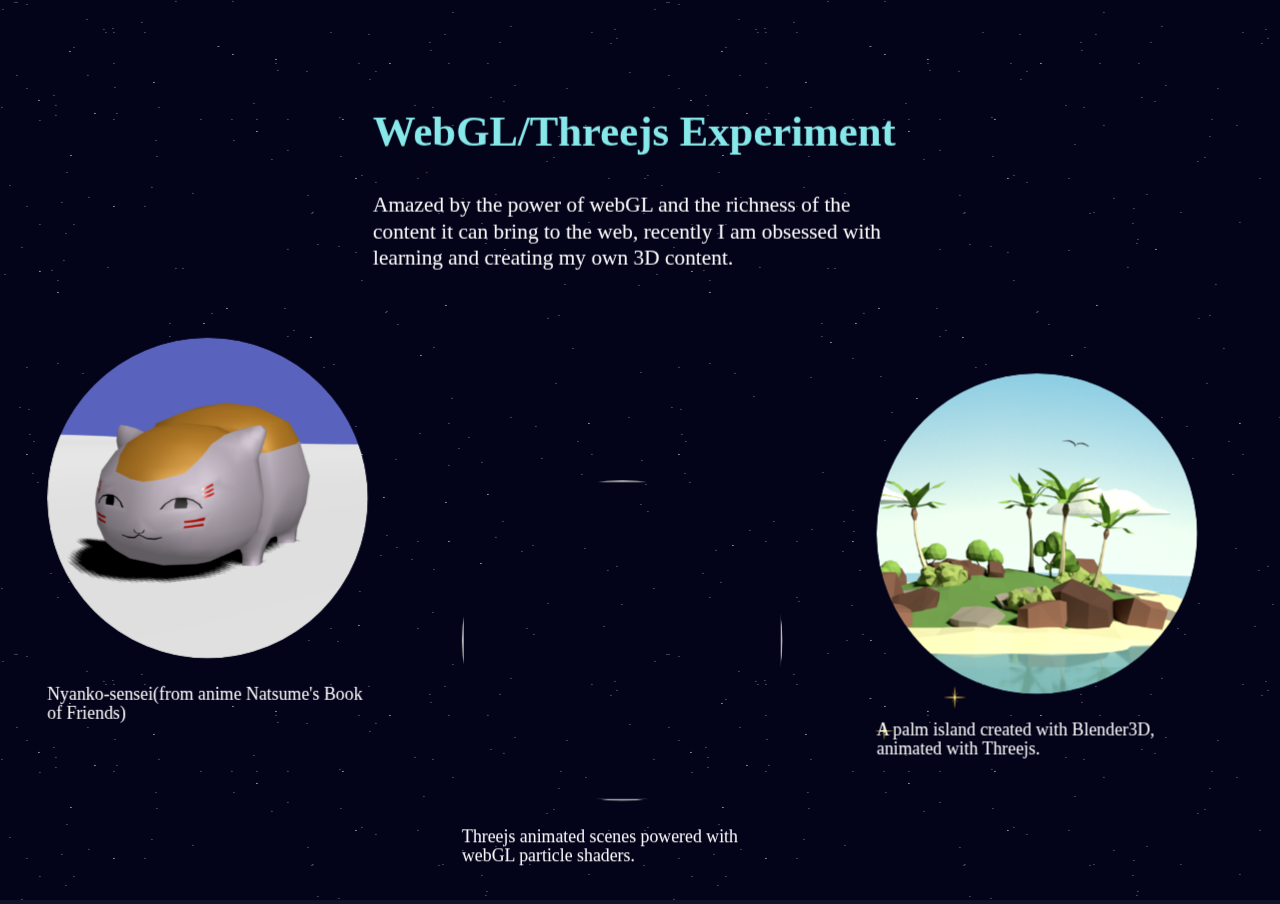
==== index.html @ 6bede49e "added twinkle stars" ====
<!DOCTYPE html>
<html lang="en">
  <head>
    <title>Exp - WebGL/Threejs</title>
    <meta charset="utf-8">
    <meta name="viewport" content="width=device-width, user-scalable=no, minimum-scale=1.0, maximum-scale=1.0">
    <style>

      body {
        /*color: #101429;*/
        margin: 0px;
        overflow: hidden;
        background-color: #101429;
      }
      #container {
        width: 300px;
        color: white;
      }

      img {
        width: 100%;
        height: auto;
      }
      p {
        font-size: 0.75em;
      }
      h2 {
        /*color: rgb(143,28,67);*/
        color: #87E8E9
      }

      #layerbg {
        width: 3000px;
        height: 1800px;
        /*background-color: #101429;*/
        background-color: #03031a;
        background-image:url([data-uri]);

        /*background-image: url('Assets/background.jpg');*/
      }

      .three-div{
        background-color: none;
        width: 300px;
        font-family: Georigia, Helvetica, Sans-serif;
        font-size: 0.2em;
        line-height: 1.5em;
        padding: 1em;
      }
      .thumbnail {
        width: 300px;
        color: white;
      }
      .thumbnail p {
        width: 180px;
        font-size: 10px;
      }
      .thumbnail img {
        width: 180px;
        height: 180px;
        border-radius: 50%;  
        transition: all .2s ease-in-out;
        overflow: hidden;
      }
      .thumbnail img:hover {
        transform: scale(1.05);
      }
    </style>
  </head>

  <body>
    <div id="container">
      <h2>WebGL/Threejs Experiment</h2>
      <p>Amazed by the power of webGL and the richness of the content it can bring to the web, recently I am obsessed with learning and creating my own 3D content.</p>
    </div>
    <div id="layerbg">

    </div>
    <div class="thumbnail" id='p3'>
      <a href='particle.html'><img src="Assets/thumbnails/particle.png"></img></a>
      <p>Threejs animated scenes powered with webGL particle shaders.</p>
    </div>
    <div class="thumbnail" id='p1'>
      <a href='cat.html'><img src="Assets/thumbnails/p1.png"></img></a>
      <p>Nyanko-sensei(from anime Natsume's Book of Friends)</p>
    </div>
    <div class="thumbnail" id='p2'>
      <a href='https://chenye0.github.io/threejsPlay'><img src="Assets/thumbnails/p2.png"></img></a>
      <p>A palm island created with Blender3D, animated with Threejs.</p>
    </div>
    <script src="js/three.min.js"></script>
    <script type="text/javascript" src="js/css3dcontrol.js"></script>
    <script src="js/Detector.js"></script>
    <script src="js/TweenMax.min.js"></script>
    <script src="js/CSS3DRender.js"></script>
    <script>
    var camera;
    var controls;
    var scene;
    var torus;
    var light;
    var renderer;
    var scene2;
    var renderer2;
    var div;
    var WIDTH = window.innerWidth;

    init();
// TweenLite.ticker.addEventListener("tick", render);
    animate();

  function init() {
    //camera
    camera = new THREE.PerspectiveCamera(45, window.innerWidth / window.innerHeight, 1, 10000);
    camera.position.set(0, 0, 600);
    // camera.animAngle = 0;

    // controls
    controls = new THREE.OrbitControls(camera);
    controls.rotateSpeed = 0.1;
    controls.enableZoom = false;
    // controls.autoRotate = true;

    controls.target.set(0, 0, 0);
    // controls.panSpeed = 0.8;

    //Scene
    scene = new THREE.Scene();

    //TorusGeometry
    torus = new THREE.Mesh(new THREE.TorusGeometry(120, 60, 40, 40),
                 new THREE.MeshNormalMaterial());
    torus.position.set(0, 0, 100);
    scene.add(torus);

    //HemisphereLight
    light = new THREE.HemisphereLight(0xffbf67, 0x15c6ff);
    scene.add(light);

    //WebGL Renderer
    renderer = new THREE.WebGLRenderer({ antialias: true });
    renderer.setClearColor(0xffffff, 1)
    renderer.setSize(window.innerWidth, window.innerHeight);
    renderer.domElement.style.zIndex = 5;
    document.body.appendChild(renderer.domElement);

    //CSS3D Scene
    scene2 = new THREE.Scene();

    //HTML
    var stars= [];
    for (var j =0; j<15; j++) {
      var e = document.createElement('div');
      e.innerHTML='<img src="Assets/star1.png"></img>'
      var s = new THREE.CSS3DObject(e);
      s.position.set(0, getRandom(-100,200) , -300);
      scene2.add(s);
      stars.push(s);
    }
  
    // star_e.innerHTML='<img src="Assets/star1.png"></img>'
    element = document.createElement('div');
    element.innerHTML = 'WebGL/Threejs Experiment<span>Amazed by the power of webGL and the richness of the content it can bring to the web, recently I am obsessed with learning and creating my own 3D content.</span>';
    element.className = 'three-div';
    var title = document.getElementById('container');
    var bg = document.getElementById('layerbg');
    //Projects
    p1 = document.getElementById('p1');
    p2 = document.getElementById('p2');
    p3 = document.getElementById('p3');

    //CSS Object
    div = new THREE.CSS3DObject(element);
    p1 = new THREE.CSS3DObject(p1);
    p2 = new THREE.CSS3DObject(p2);
    p3 = new THREE.CSS3DObject(p3);
    title = new THREE.CSS3DObject(title);
    bg = new THREE.CSS3DObject(bg);
    title.position.set(0, 150 , -10);
    bg.position.set(0,-100,-400);

    // star.position.set(0, 200 , -300)

    var pos = WIDTH /7;
    p1.position.set(-pos,-50,-10);
    p2.position.set(pos + 100,-70,-10);
    p3.position.set(50, -130, -10);

    if (WIDTH < 600) {
      p1.position.set(-pos +40,-50,-10);
      p2.position.set(pos +80,-70,-10);
      p3.position.set(50, -300, -10);
      camera.position.set(0, -100, 800);
      controls.target.set(0, -100, 0);
    }

    scene2.add(p1);
    scene2.add(p2);
    scene2.add(p3);
    scene2.add(title);
    scene2.add(bg);

    //CSS3D Renderer
    renderer2 = new THREE.CSS3DRenderer();
    renderer2.setSize(window.innerWidth, window.innerHeight);
    renderer2.domElement.style.position = 'absolute';
    renderer2.domElement.style.backgroundColor = '#101429';
    renderer2.domElement.style.top = 0;
    document.body.appendChild(renderer2.domElement);


    ( function grow(){
        stars.forEach (star => {
          // TweenMax.from(star.scale, getRandom(0,2), { repeat: 1, x:1, y: 1, ease:Power2.easeInOut});
          star.position.y = getRandom(-400, 400);
          star.position.x = getRandom(-400, 400);
          TweenMax.from(star.scale, getRandom(1,8), { x:0, y: 0, ease:Power2.easeInOut});
        })
        TweenMax.to( window, 5, {
           onComplete: grow 
        } );
    } )();
  }

  // star.position.set(0,400,200);
  // TweenMax.to(star.position, 1, { repeat:-1, repeatDelay:0.5, ease:Linear.easeNone});

  // setTimeout(function(){ tween; }, 1000);

  function animate() {

    requestAnimationFrame(animate);
    renderer2.render(scene2, camera);
    renderer.render(scene, camera);
    // controls.update();
  }

  function getRandom(min, max) {
      return Math.random() * (max - min) + min;
  }
      
  </script>
 
</body>
</html>
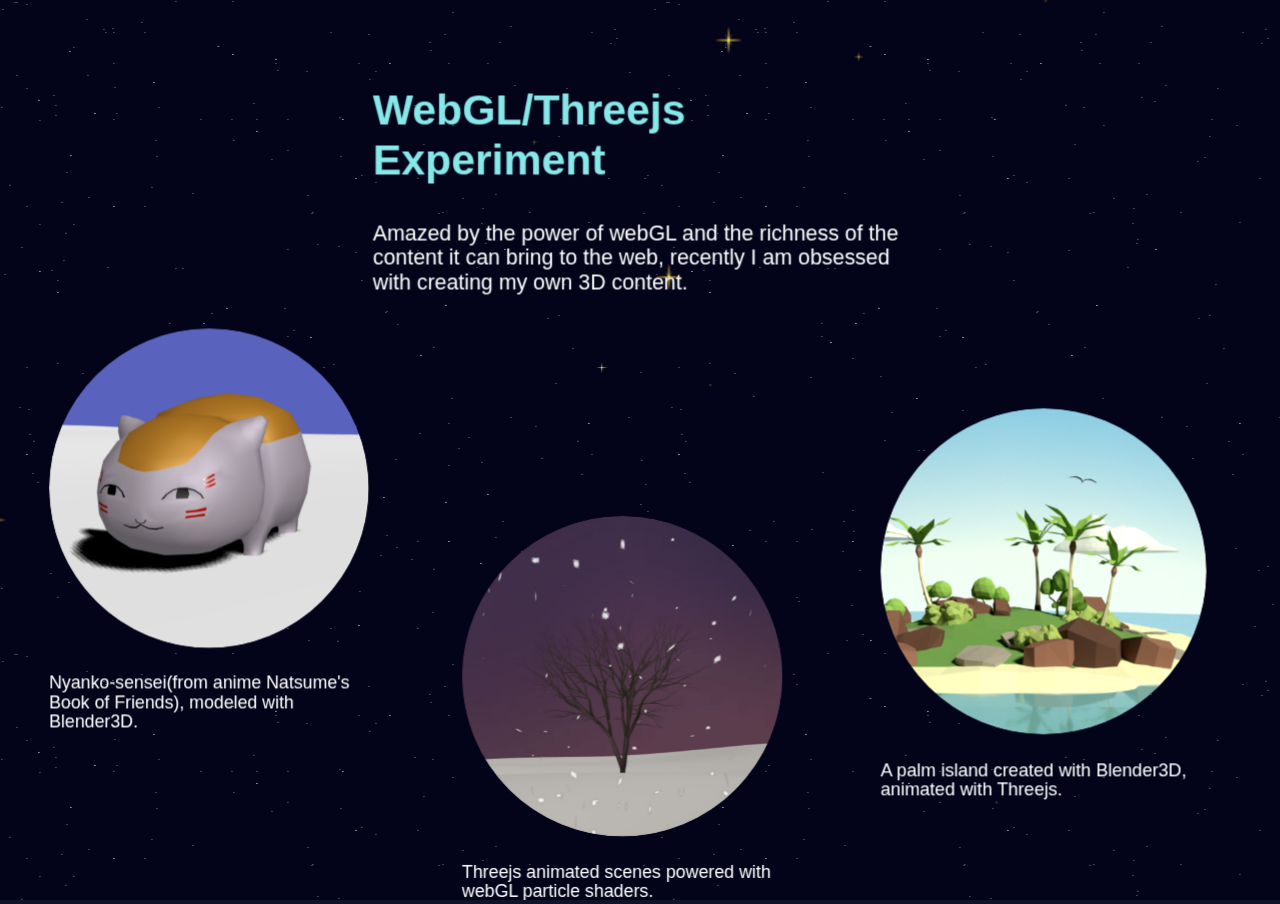
==== commit d0589b4a: "improve particle; mobile interaction" ====
--- a/index.html
+++ b/index.html
@@ -11,6 +11,7 @@
         margin: 0px;
         overflow: hidden;
         background-color: #101429;
+        font-family: Arial, Helvetica, sans-serif;
       }
       #container {
         width: 300px;
@@ -26,6 +27,7 @@
       }
       h2 {
         /*color: rgb(143,28,67);*/
+        font-family: Georgia, Helvetica, Sans-serif;
         color: #87E8E9
       }
 
@@ -42,7 +44,7 @@
       .three-div{
         background-color: none;
         width: 300px;
-        font-family: Georigia, Helvetica, Sans-serif;
+        /*font-family: Georigia, Helvetica, Sans-serif;*/
         font-size: 0.2em;
         line-height: 1.5em;
         padding: 1em;
@@ -50,6 +52,11 @@
       .thumbnail {
         width: 300px;
         color: white;
+        position: absolute;
+      }
+      a {
+        width: 100%;
+        height: 100%;
       }
       .thumbnail p {
         width: 180px;
@@ -65,35 +72,54 @@
       .thumbnail img:hover {
         transform: scale(1.05);
       }
+      #hideAll {
+        font-family: 'Roboto Mono', monospace, serif;
+        display: flex;
+        color: white;
+        font-size: 36px;
+        justify-content: center;
+        align-items: center;
+        position: fixed;
+        left: 0px; 
+        right: 0px; 
+        top: 0px; 
+        bottom: 0px; 
+        background-color: #333;
+        background-image: url('Assets/background.jpg');
+        z-index: 99; /* Higher than anything else in the document */
+       }
     </style>
   </head>
-
   <body>
+    <div style="display: none" id="hideAll"><p>Loading Assets...</p></div>
     <div id="container">
       <h2>WebGL/Threejs Experiment</h2>
-      <p>Amazed by the power of webGL and the richness of the content it can bring to the web, recently I am obsessed with learning and creating my own 3D content.</p>
-    </div>
-    <div id="layerbg">
-
-    </div>
+      <p>Amazed by the power of webGL and the richness of the content it can bring to the web, recently I am obsessed with creating my own 3D content.</p>
+    </div>
+    <div id="layerbg"></div>
     <div class="thumbnail" id='p3'>
       <a href='particle.html'><img src="Assets/thumbnails/particle.png"></img></a>
       <p>Threejs animated scenes powered with webGL particle shaders.</p>
     </div>
     <div class="thumbnail" id='p1'>
       <a href='cat.html'><img src="Assets/thumbnails/p1.png"></img></a>
-      <p>Nyanko-sensei(from anime Natsume's Book of Friends)</p>
+      <p>Nyanko-sensei(from anime Natsume's Book of Friends), modeled with Blender3D.</p>
     </div>
     <div class="thumbnail" id='p2'>
       <a href='https://chenye0.github.io/threejsPlay'><img src="Assets/thumbnails/p2.png"></img></a>
       <p>A palm island created with Blender3D, animated with Threejs.</p>
     </div>
+    <script type="text/javascript">
+       document.getElementById("hideAll").style.display = "flex";
+    </script> 
     <script src="js/three.min.js"></script>
     <script type="text/javascript" src="js/css3dcontrol.js"></script>
     <script src="js/Detector.js"></script>
     <script src="js/TweenMax.min.js"></script>
     <script src="js/CSS3DRender.js"></script>
     <script>
+    if ( ! Detector.webgl ) Detector.addGetWebGLMessage();
+
     var camera;
     var controls;
     var scene;
@@ -103,142 +129,135 @@
     var scene2;
     var renderer2;
     var div;
-    var WIDTH = window.innerWidth;
+    var WIDTH = window.innerWidth, Height = window.innerHeight;
+
 
     init();
-// TweenLite.ticker.addEventListener("tick", render);
     animate();
 
-  function init() {
-    //camera
-    camera = new THREE.PerspectiveCamera(45, window.innerWidth / window.innerHeight, 1, 10000);
-    camera.position.set(0, 0, 600);
-    // camera.animAngle = 0;
-
-    // controls
-    controls = new THREE.OrbitControls(camera);
-    controls.rotateSpeed = 0.1;
-    controls.enableZoom = false;
-    // controls.autoRotate = true;
-
-    controls.target.set(0, 0, 0);
-    // controls.panSpeed = 0.8;
-
-    //Scene
-    scene = new THREE.Scene();
-
-    //TorusGeometry
-    torus = new THREE.Mesh(new THREE.TorusGeometry(120, 60, 40, 40),
-                 new THREE.MeshNormalMaterial());
-    torus.position.set(0, 0, 100);
-    scene.add(torus);
-
-    //HemisphereLight
-    light = new THREE.HemisphereLight(0xffbf67, 0x15c6ff);
-    scene.add(light);
-
-    //WebGL Renderer
-    renderer = new THREE.WebGLRenderer({ antialias: true });
-    renderer.setClearColor(0xffffff, 1)
-    renderer.setSize(window.innerWidth, window.innerHeight);
-    renderer.domElement.style.zIndex = 5;
-    document.body.appendChild(renderer.domElement);
-
-    //CSS3D Scene
-    scene2 = new THREE.Scene();
-
-    //HTML
-    var stars= [];
-    for (var j =0; j<15; j++) {
-      var e = document.createElement('div');
-      e.innerHTML='<img src="Assets/star1.png"></img>'
-      var s = new THREE.CSS3DObject(e);
-      s.position.set(0, getRandom(-100,200) , -300);
-      scene2.add(s);
-      stars.push(s);
+    function init() {
+      //camera
+      camera = new THREE.PerspectiveCamera(45, window.innerWidth / window.innerHeight, 1, 10000);
+      camera.position.set(0, 0, 600);
+      // camera.animAngle = 0;
+
+      // controls
+      controls = new THREE.OrbitControls(camera);
+      controls.rotateSpeed = 0.1;
+      controls.enableZoom = false;
+      controls.minPolarAngle = Math.PI/4; // radians
+      controls.maxPolarAngle = Math.PI/1.5; // radians
+      controls.minAzimuthAngle = - Math.PI/9;; // radians
+      controls.maxAzimuthAngle = Math.PI/9;; // radians
+      // controls.autoRotate = true;
+
+      controls.target.set(0, 0, 0);
+      // controls.panSpeed = 0.8;
+
+      //Scene
+      scene = new THREE.Scene();
+
+      //HemisphereLight
+      light = new THREE.HemisphereLight(0xffbf67, 0x15c6ff);
+      scene.add(light);
+
+      //WebGL Renderer
+      renderer = new THREE.WebGLRenderer({ antialias: true });
+      renderer.setClearColor(0xffffff, 1)
+      renderer.setSize(window.innerWidth, window.innerHeight);
+      renderer.domElement.style.zIndex = 5;
+      document.body.appendChild(renderer.domElement);
+
+      //CSS3D Scene
+      scene2 = new THREE.Scene();
+
+      //HTML
+      var stars= [];
+      for (var j =0; j<15; j++) {
+        var e = document.createElement('div');
+        e.innerHTML='<img src="Assets/star1.png"></img>'
+        var s = new THREE.CSS3DObject(e);
+        s.position.set(getRandom(-WIDTH/2,WIDTH/2) , getRandom(-100,200) , -300);
+        scene2.add(s);
+        stars.push(s);
+      }
+    
+
+      var title = document.getElementById('container');
+      var bg = document.getElementById('layerbg');
+      p1 = document.getElementById('p1');
+      p2 = document.getElementById('p2');
+      p3 = document.getElementById('p3');
+
+      //CSS Object
+      p1 = new THREE.CSS3DObject(p1);
+      p2 = new THREE.CSS3DObject(p2);
+      p3 = new THREE.CSS3DObject(p3);
+      title = new THREE.CSS3DObject(title);
+      bg = new THREE.CSS3DObject(bg);
+
+      var pos = WIDTH /7;
+      title.position.set(0, 150 , -10);
+      p1.position.set(-pos, -50, -12);
+      p2.position.set(pos + 100, -Height/10, 0);
+      p3.position.set(50, -Height/6, -10);
+
+      bg.position.set(0,-100,-400);
+
+      if (WIDTH < 600) {
+        p1.position.set(-pos +40,-50,-10);
+        p2.position.set(pos +80,-70,-10);
+        p3.position.set(50, -300, -10);
+        camera.position.set(0, -100, 800);
+        controls.target.set(0, -100, 0);
+      }
+
+      scene2.add(p1);
+      scene2.add(p2);
+      scene2.add(p3);
+      scene2.add(title);
+      scene2.add(bg);
+
+      //CSS3D Renderer
+      renderer2 = new THREE.CSS3DRenderer();
+      renderer2.setSize(window.innerWidth, window.innerHeight);
+      renderer2.domElement.style.position = 'absolute';
+      renderer2.domElement.style.backgroundColor = '#101429';
+      renderer2.domElement.style.top = 0;
+      document.body.appendChild(renderer2.domElement);
+
+
+      ( function grow(){
+          stars.forEach ((star,i) => {
+            // TweenMax.to(star.scale, getRandom(0,2), { repeat: 1, x:1, y: 1, ease:Power2.easeInOut});
+            if (Math.random() >= 0.5) {
+              star.position.y = getRandom(-400, 400);
+              star.position.x = getRandom(-400, 400);
+            }
+
+            TweenMax.to(star.scale, getRandom(0,2), { repeat: 1, yoyo: true, x:0, y: 0, ease:Power2.easeInOut});
+          })
+          TweenMax.to( window, 4, {
+             onComplete: grow 
+          } );
+      } )();
     }
-  
-    // star_e.innerHTML='<img src="Assets/star1.png"></img>'
-    element = document.createElement('div');
-    element.innerHTML = 'WebGL/Threejs Experiment<span>Amazed by the power of webGL and the richness of the content it can bring to the web, recently I am obsessed with learning and creating my own 3D content.</span>';
-    element.className = 'three-div';
-    var title = document.getElementById('container');
-    var bg = document.getElementById('layerbg');
-    //Projects
-    p1 = document.getElementById('p1');
-    p2 = document.getElementById('p2');
-    p3 = document.getElementById('p3');
-
-    //CSS Object
-    div = new THREE.CSS3DObject(element);
-    p1 = new THREE.CSS3DObject(p1);
-    p2 = new THREE.CSS3DObject(p2);
-    p3 = new THREE.CSS3DObject(p3);
-    title = new THREE.CSS3DObject(title);
-    bg = new THREE.CSS3DObject(bg);
-    title.position.set(0, 150 , -10);
-    bg.position.set(0,-100,-400);
-
-    // star.position.set(0, 200 , -300)
-
-    var pos = WIDTH /7;
-    p1.position.set(-pos,-50,-10);
-    p2.position.set(pos + 100,-70,-10);
-    p3.position.set(50, -130, -10);
-
-    if (WIDTH < 600) {
-      p1.position.set(-pos +40,-50,-10);
-      p2.position.set(pos +80,-70,-10);
-      p3.position.set(50, -300, -10);
-      camera.position.set(0, -100, 800);
-      controls.target.set(0, -100, 0);
+
+    function animate() {
+      requestAnimationFrame(animate);
+      renderer2.render(scene2, camera);
+      renderer.render(scene, camera);
+      // controls.update();
     }
 
-    scene2.add(p1);
-    scene2.add(p2);
-    scene2.add(p3);
-    scene2.add(title);
-    scene2.add(bg);
-
-    //CSS3D Renderer
-    renderer2 = new THREE.CSS3DRenderer();
-    renderer2.setSize(window.innerWidth, window.innerHeight);
-    renderer2.domElement.style.position = 'absolute';
-    renderer2.domElement.style.backgroundColor = '#101429';
-    renderer2.domElement.style.top = 0;
-    document.body.appendChild(renderer2.domElement);
-
-
-    ( function grow(){
-        stars.forEach (star => {
-          // TweenMax.from(star.scale, getRandom(0,2), { repeat: 1, x:1, y: 1, ease:Power2.easeInOut});
-          star.position.y = getRandom(-400, 400);
-          star.position.x = getRandom(-400, 400);
-          TweenMax.from(star.scale, getRandom(1,8), { x:0, y: 0, ease:Power2.easeInOut});
-        })
-        TweenMax.to( window, 5, {
-           onComplete: grow 
-        } );
-    } )();
-  }
-
-  // star.position.set(0,400,200);
-  // TweenMax.to(star.position, 1, { repeat:-1, repeatDelay:0.5, ease:Linear.easeNone});
-
-  // setTimeout(function(){ tween; }, 1000);
-
-  function animate() {
-
-    requestAnimationFrame(animate);
-    renderer2.render(scene2, camera);
-    renderer.render(scene, camera);
-    // controls.update();
-  }
-
-  function getRandom(min, max) {
-      return Math.random() * (max - min) + min;
-  }
+    function getRandom(min, max) {
+        return Math.random() * (max - min) + min;
+    }
       
+  </script>
+  <script type="text/javascript">
+    window.onload = function() { 
+      document.getElementById("hideAll").style.display = "none"; }
   </script>
  
 </body>
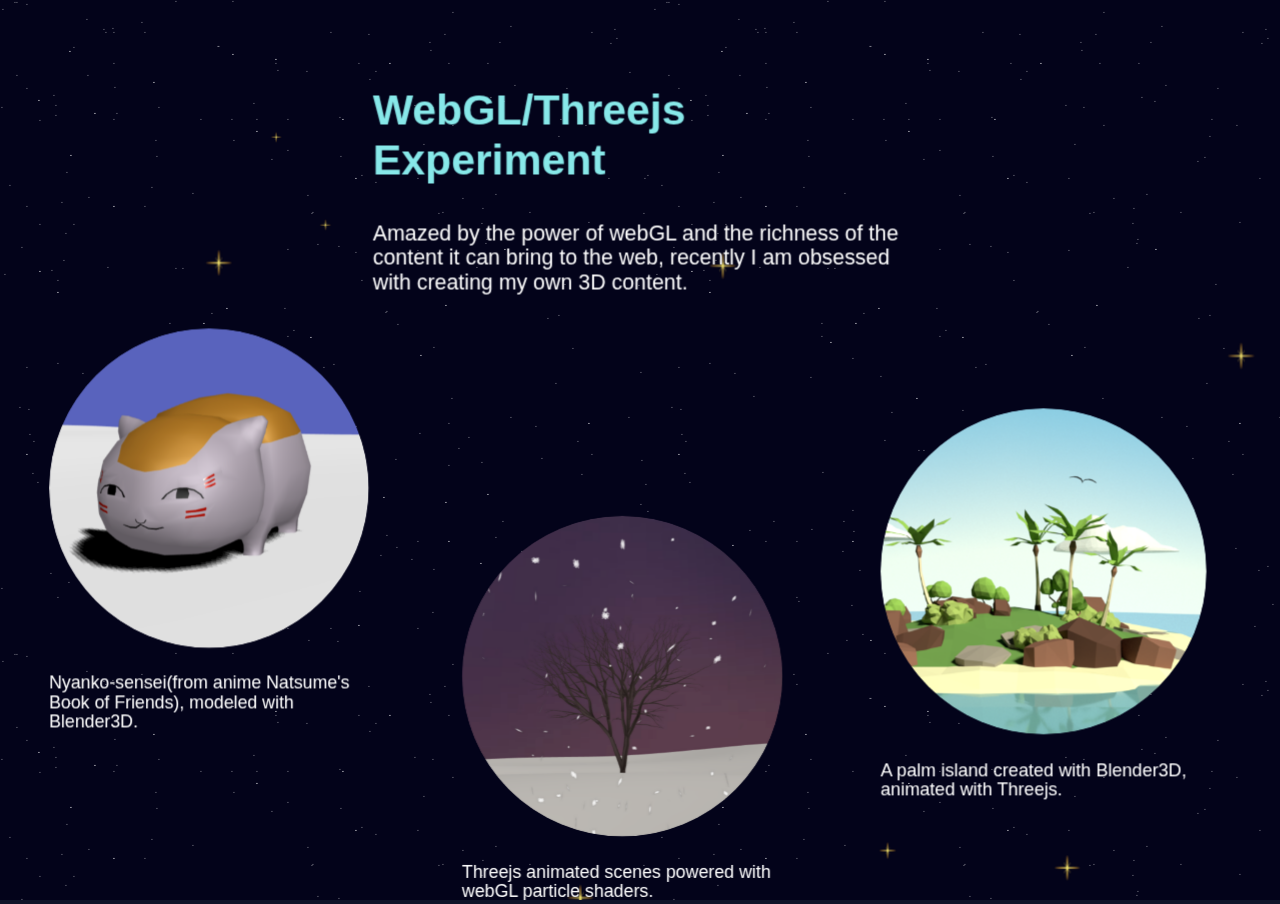
==== commit 0c3844da: "test iframe" ====
--- a/index.html
+++ b/index.html
@@ -136,6 +136,19 @@
     animate();
 
     function init() {
+
+      var viewer = document.getElementById( 'viewer' );
+      console.log(viewer);
+
+// iOS iframe auto-resize workaround
+
+if ( /(iPad|iPhone|iPod)/g.test( navigator.userAgent ) ) {
+
+    viewer.style.width = getComputedStyle( viewer ).width;
+    viewer.style.height = getComputedStyle( viewer ).height;
+    viewer.setAttribute( 'scrolling', 'no' );
+
+}
       //camera
       camera = new THREE.PerspectiveCamera(45, window.innerWidth / window.innerHeight, 1, 10000);
       camera.position.set(0, 0, 600);
@@ -146,7 +159,7 @@
       controls.rotateSpeed = 0.1;
       controls.enableZoom = false;
       controls.minPolarAngle = Math.PI/4; // radians
-      controls.maxPolarAngle = Math.PI/1.5; // radians
+      controls.maxPolarAngle = Math.PI/2; // radians
       controls.minAzimuthAngle = - Math.PI/9;; // radians
       controls.maxAzimuthAngle = Math.PI/9;; // radians
       // controls.autoRotate = true;
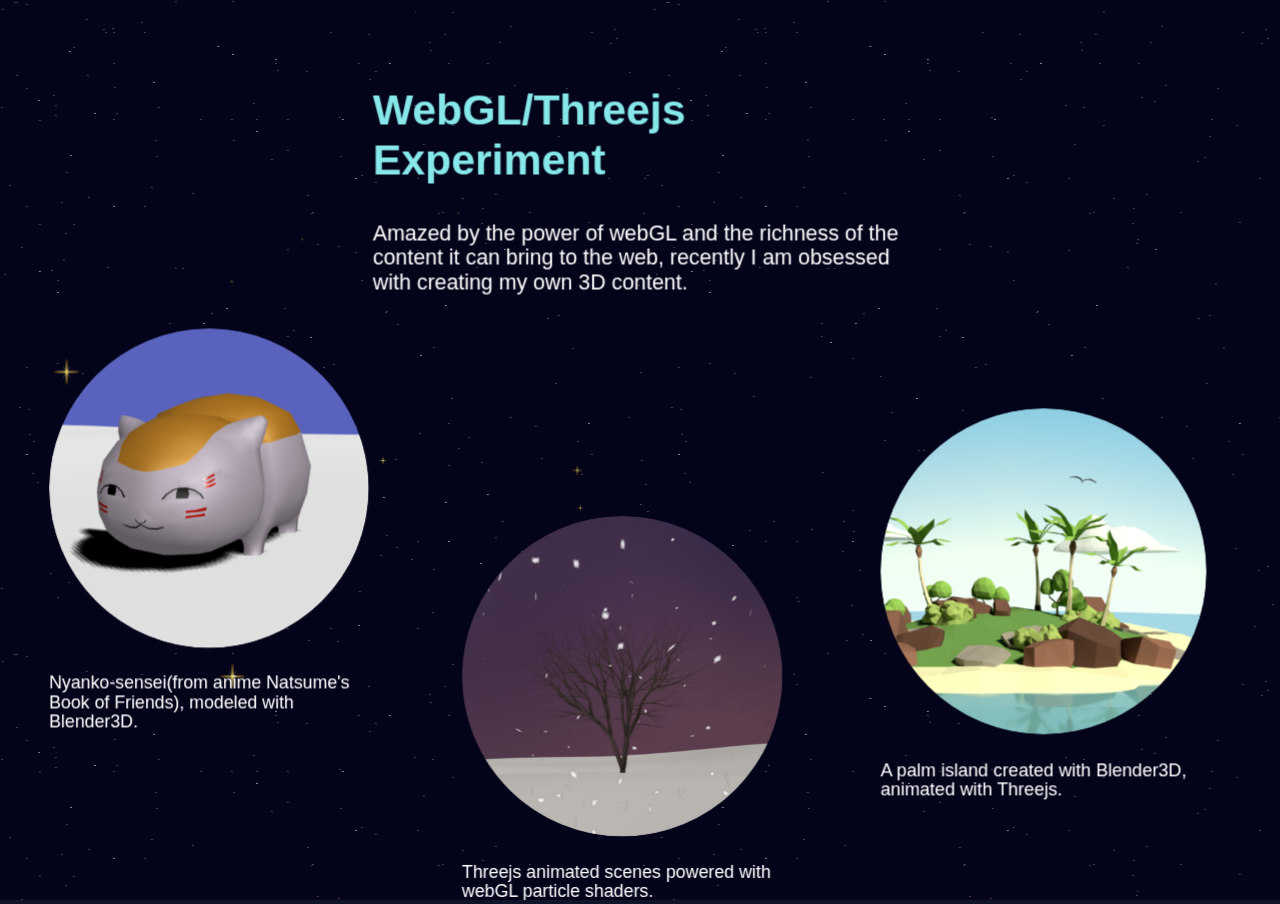
==== commit 5b38386c: "fix index viewer IOS" ====
--- a/index.html
+++ b/index.html
@@ -136,19 +136,6 @@
     animate();
 
     function init() {
-
-      var viewer = document.getElementById( 'viewer' );
-      console.log(viewer);
-
-// iOS iframe auto-resize workaround
-
-if ( /(iPad|iPhone|iPod)/g.test( navigator.userAgent ) ) {
-
-    viewer.style.width = getComputedStyle( viewer ).width;
-    viewer.style.height = getComputedStyle( viewer ).height;
-    viewer.setAttribute( 'scrolling', 'no' );
-
-}
       //camera
       camera = new THREE.PerspectiveCamera(45, window.innerWidth / window.innerHeight, 1, 10000);
       camera.position.set(0, 0, 600);
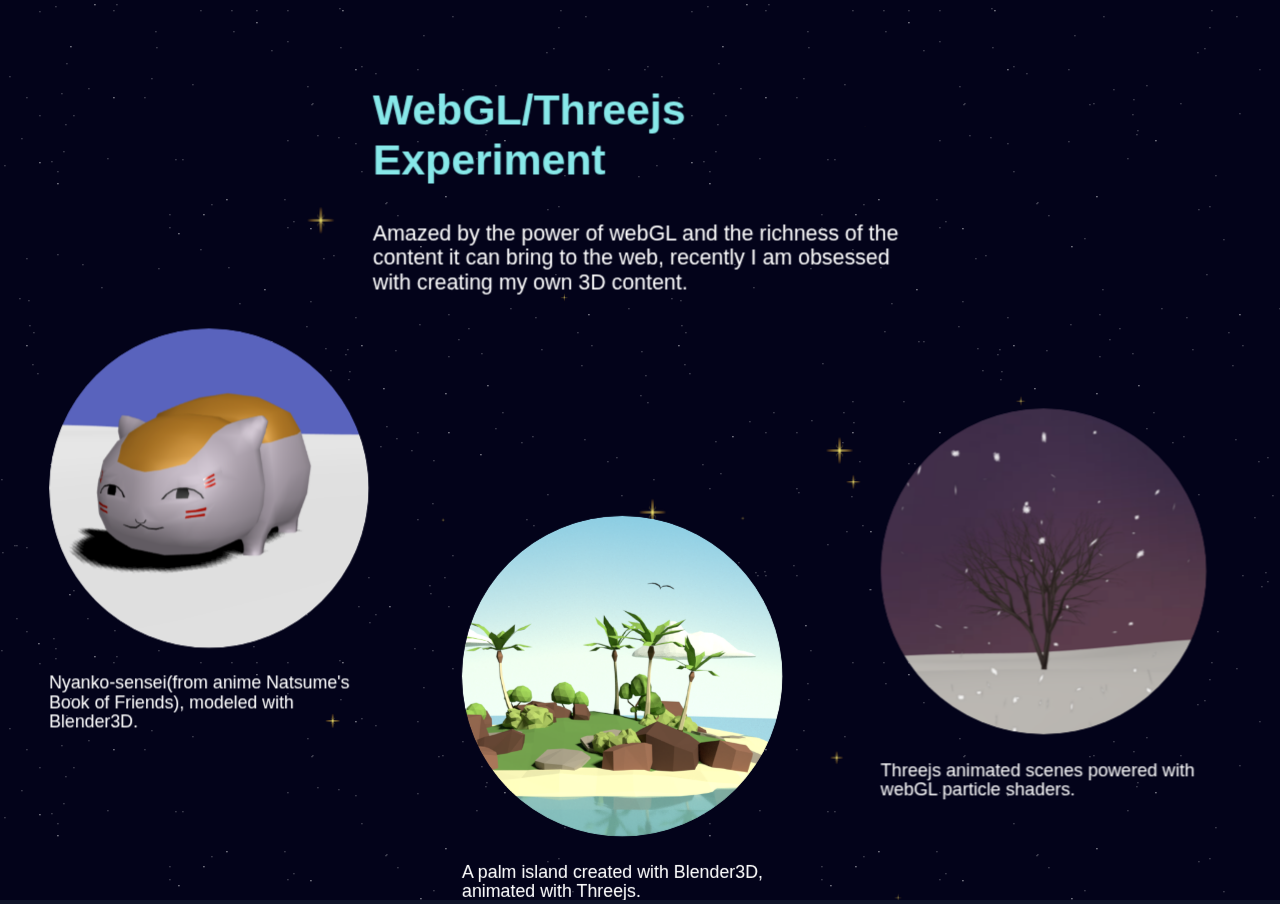
==== commit bdab704a: "Refactor animation of camera; added beach scene" ====
--- a/index.html
+++ b/index.html
@@ -33,12 +33,10 @@
 
       #layerbg {
         width: 3000px;
-        height: 1800px;
+        height: 2000px;
         /*background-color: #101429;*/
         background-color: #03031a;
         background-image:url([data-uri]);
-
-        /*background-image: url('Assets/background.jpg');*/
       }
 
       .three-div{
@@ -97,25 +95,26 @@
       <p>Amazed by the power of webGL and the richness of the content it can bring to the web, recently I am obsessed with creating my own 3D content.</p>
     </div>
     <div id="layerbg"></div>
-    <div class="thumbnail" id='p3'>
-      <a href='particle.html'><img src="Assets/thumbnails/particle.png"></img></a>
-      <p>Threejs animated scenes powered with webGL particle shaders.</p>
-    </div>
     <div class="thumbnail" id='p1'>
       <a href='cat.html'><img src="Assets/thumbnails/p1.png"></img></a>
       <p>Nyanko-sensei(from anime Natsume's Book of Friends), modeled with Blender3D.</p>
     </div>
     <div class="thumbnail" id='p2'>
-      <a href='https://chenye0.github.io/threejsPlay'><img src="Assets/thumbnails/p2.png"></img></a>
+      <a href='particle.html'><img src="Assets/thumbnails/particle.png"></img></a>
+      <p>Threejs animated scenes powered with webGL particle shaders.</p>
+    </div>
+    <div class="thumbnail" id='p3'>
+      <a href='beach.html'><img src="Assets/thumbnails/p2.png"></img></a>
       <p>A palm island created with Blender3D, animated with Threejs.</p>
     </div>
     <script type="text/javascript">
        document.getElementById("hideAll").style.display = "flex";
     </script> 
     <script src="js/three.min.js"></script>
-    <script type="text/javascript" src="js/css3dcontrol.js"></script>
+    <!-- <script type="text/javascript" src="js/css3dcontrol.js"></script> -->
     <script src="js/Detector.js"></script>
     <script src="js/TweenMax.min.js"></script>
+    <!-- <script src="js/Tween.js"></script> -->
     <script src="js/CSS3DRender.js"></script>
     <script>
     if ( ! Detector.webgl ) Detector.addGetWebGLMessage();
@@ -128,9 +127,8 @@
     var renderer;
     var scene2;
     var renderer2;
-    var div;
-    var WIDTH = window.innerWidth, Height = window.innerHeight;
-
+    var div, theta;
+    var WIDTH = window.innerWidth, HEIGHT = window.innerHeight;
 
     init();
     animate();
@@ -139,21 +137,8 @@
       //camera
       camera = new THREE.PerspectiveCamera(45, window.innerWidth / window.innerHeight, 1, 10000);
       camera.position.set(0, 0, 600);
-      // camera.animAngle = 0;
-
-      // controls
-      controls = new THREE.OrbitControls(camera);
-      controls.rotateSpeed = 0.1;
-      controls.enableZoom = false;
-      controls.minPolarAngle = Math.PI/4; // radians
-      controls.maxPolarAngle = Math.PI/2; // radians
-      controls.minAzimuthAngle = - Math.PI/9;; // radians
-      controls.maxAzimuthAngle = Math.PI/9;; // radians
-      // controls.autoRotate = true;
-
-      controls.target.set(0, 0, 0);
-      // controls.panSpeed = 0.8;
-
+      camera.animAngle = Math.PI / 2;
+      camera.animAngle1 = 0;
       //Scene
       scene = new THREE.Scene();
 
@@ -181,7 +166,6 @@
         scene2.add(s);
         stars.push(s);
       }
-    
 
       var title = document.getElementById('container');
       var bg = document.getElementById('layerbg');
@@ -199,17 +183,17 @@
       var pos = WIDTH /7;
       title.position.set(0, 150 , -10);
       p1.position.set(-pos, -50, -12);
-      p2.position.set(pos + 100, -Height/10, 0);
-      p3.position.set(50, -Height/6, -10);
-
+      p2.position.set(pos + 100, -HEIGHT/10, 0);
+      p3.position.set(50, -HEIGHT/6, -10);
       bg.position.set(0,-100,-400);
 
       if (WIDTH < 600) {
-        p1.position.set(-pos +40,-50,-10);
-        p2.position.set(pos +80,-70,-10);
-        p3.position.set(50, -300, -10);
-        camera.position.set(0, -100, 800);
-        controls.target.set(0, -100, 0);
+        title.position.set(0, 250 , -10);
+        p1.position.set(-pos +40,20,-10);
+        p2.position.set(pos +80,-40,-10);
+        p3.position.set(50, -200, -10);
+        camera.position.set(0, 0, 800);
+        theta = -100;
       }
 
       scene2.add(p1);
@@ -226,7 +210,6 @@
       renderer2.domElement.style.top = 0;
       document.body.appendChild(renderer2.domElement);
 
-
       ( function grow(){
           stars.forEach ((star,i) => {
             // TweenMax.to(star.scale, getRandom(0,2), { repeat: 1, x:1, y: 1, ease:Power2.easeInOut});
@@ -236,18 +219,39 @@
             }
 
             TweenMax.to(star.scale, getRandom(0,2), { repeat: 1, yoyo: true, x:0, y: 0, ease:Power2.easeInOut});
-          })
+          });
           TweenMax.to( window, 4, {
              onComplete: grow 
           } );
       } )();
-    }
-
+
+      document.onmousemove = rotateonMouseMove;
+    }
+    var radius=camera.position.z, posMouse = [];;
+
+    function rotateonMouseMove(e) {
+      posMouse = [e.clientX, e.clientY];
+      var angleh = Math.PI / 2 + Math.PI * 0.07 * (event.clientX * 2 / WIDTH - 1);
+      var anglev =  80*(event.clientY * 2 / HEIGHT - 1);
+      // console.log(anglev);
+      TweenMax.to( camera, 3, {
+          animAngle: angleh,
+          animAngle1: anglev,
+          ease: Power2.easeOut,
+          onUpdate: function(){
+              camera.position.x = Math.cos( camera.animAngle ) * radius;
+              camera.position.y = camera.animAngle1;
+              camera.position.z = Math.sin( camera.animAngle ) * radius;
+              // camera.updateProjectionMatrix();
+              camera.lookAt( scene.position );                
+          }
+      } );
+    }
     function animate() {
       requestAnimationFrame(animate);
       renderer2.render(scene2, camera);
       renderer.render(scene, camera);
-      // controls.update();
+      camera.updateProjectionMatrix();
     }
 
     function getRandom(min, max) {
@@ -259,6 +263,5 @@
     window.onload = function() { 
       document.getElementById("hideAll").style.display = "none"; }
   </script>
- 
 </body>
 </html>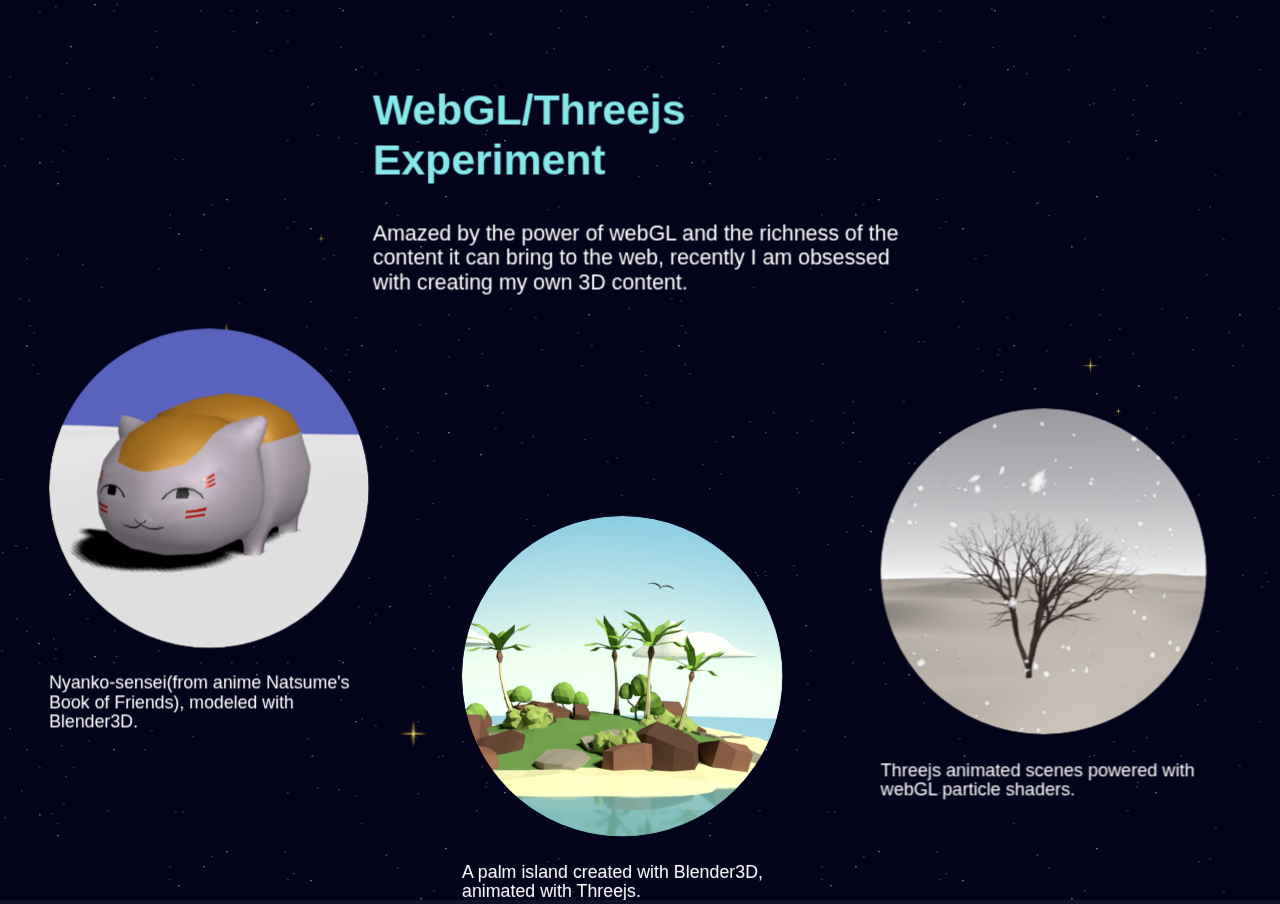
==== commit 0f44bdc7: "refactor for mobile view" ====
--- a/index.html
+++ b/index.html
@@ -37,12 +37,12 @@
         /*background-color: #101429;*/
         background-color: #03031a;
         background-image:url([data-uri]);
+        /*background-image: url('Assets/background.jpg');*/
       }
 
       .three-div{
         background-color: none;
         width: 300px;
-        /*font-family: Georigia, Helvetica, Sans-serif;*/
         font-size: 0.2em;
         line-height: 1.5em;
         padding: 1em;
@@ -100,7 +100,7 @@
       <p>Nyanko-sensei(from anime Natsume's Book of Friends), modeled with Blender3D.</p>
     </div>
     <div class="thumbnail" id='p2'>
-      <a href='particle.html'><img src="Assets/thumbnails/particle.png"></img></a>
+      <a href='particle.html'><img src="Assets/thumbnails/p4.png"></img></a>
       <p>Threejs animated scenes powered with webGL particle shaders.</p>
     </div>
     <div class="thumbnail" id='p3'>
@@ -188,10 +188,10 @@
       bg.position.set(0,-100,-400);
 
       if (WIDTH < 600) {
-        title.position.set(0, 250 , -10);
-        p1.position.set(-pos +40,20,-10);
-        p2.position.set(pos +80,-40,-10);
-        p3.position.set(50, -200, -10);
+        title.position.set(0, 260 , -10);
+        p1.position.set(-pos +40,50,-10);
+        p2.position.set(pos +80,10,-10);
+        p3.position.set(50, -210, -10);
         camera.position.set(0, 0, 800);
         theta = -100;
       }
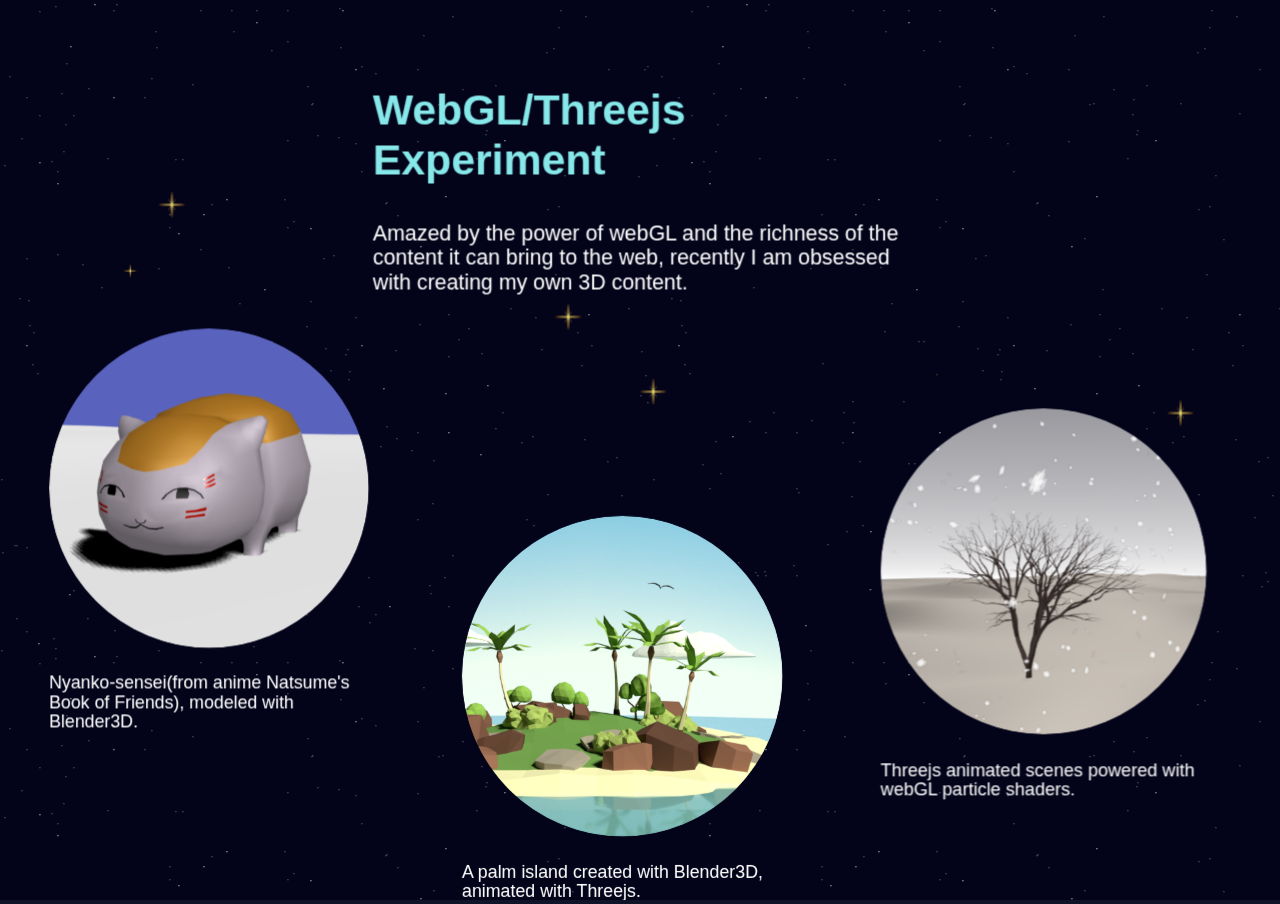
==== commit 2808bac3: "added Analytics tracking code" ====
--- a/index.html
+++ b/index.html
@@ -1,6 +1,15 @@
 <!DOCTYPE html>
 <html lang="en">
   <head>
+    <!-- Global site tag (gtag.js) - Google Analytics -->
+    <script async src="https://www.googletagmanager.com/gtag/js?id=UA-113456826-1"></script>
+    <script>
+      window.dataLayer = window.dataLayer || [];
+      function gtag(){dataLayer.push(arguments);}
+      gtag('js', new Date());
+
+      gtag('config', 'UA-113456826-1');
+    </script>
     <title>Exp - WebGL/Threejs</title>
     <meta charset="utf-8">
     <meta name="viewport" content="width=device-width, user-scalable=no, minimum-scale=1.0, maximum-scale=1.0">
@@ -116,6 +125,8 @@
     <script src="js/TweenMax.min.js"></script>
     <!-- <script src="js/Tween.js"></script> -->
     <script src="js/CSS3DRender.js"></script>
+
+
     <script>
     if ( ! Detector.webgl ) Detector.addGetWebGLMessage();
 
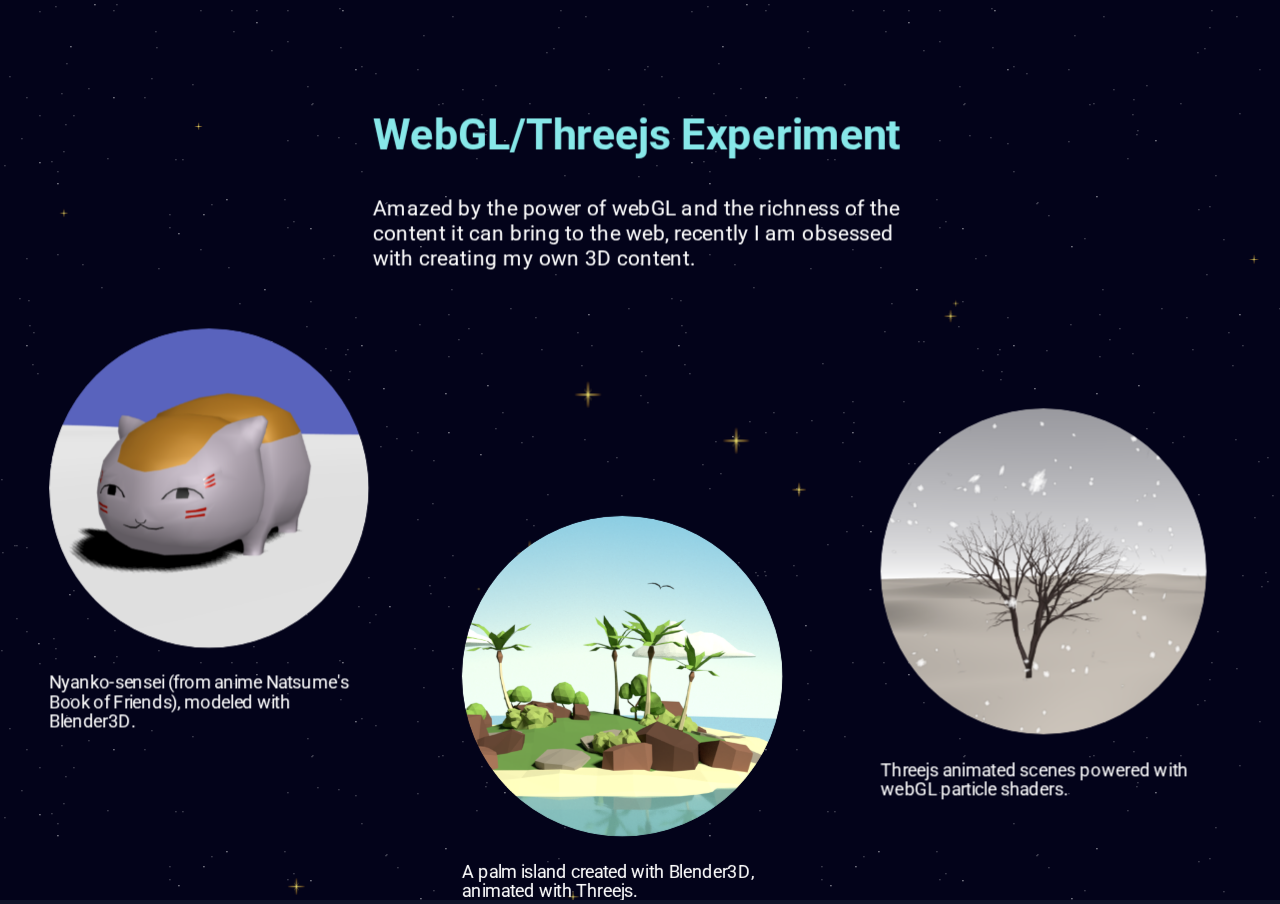
==== commit 4c1cf40c: "added loading page" ====
--- a/index.html
+++ b/index.html
@@ -7,7 +7,6 @@
       window.dataLayer = window.dataLayer || [];
       function gtag(){dataLayer.push(arguments);}
       gtag('js', new Date());
-
       gtag('config', 'UA-113456826-1');
     </script>
     <title>Exp - WebGL/Threejs</title>
@@ -15,13 +14,6 @@
     <meta name="viewport" content="width=device-width, user-scalable=no, minimum-scale=1.0, maximum-scale=1.0">
     <style>
 
-      body {
-        /*color: #101429;*/
-        margin: 0px;
-        overflow: hidden;
-        background-color: #101429;
-        font-family: Arial, Helvetica, sans-serif;
-      }
       #container {
         width: 300px;
         color: white;
@@ -35,9 +27,7 @@
         font-size: 0.75em;
       }
       h2 {
-        /*color: rgb(143,28,67);*/
-        font-family: Georgia, Helvetica, Sans-serif;
-        color: #87E8E9
+        color: #87E8E9;
       }
 
       #layerbg {
@@ -53,7 +43,7 @@
         background-color: none;
         width: 300px;
         font-size: 0.2em;
-        line-height: 1.5em;
+        line-height: 1.2em;
         padding: 1em;
       }
       .thumbnail {
@@ -79,23 +69,8 @@
       .thumbnail img:hover {
         transform: scale(1.05);
       }
-      #hideAll {
-        font-family: 'Roboto Mono', monospace, serif;
-        display: flex;
-        color: white;
-        font-size: 36px;
-        justify-content: center;
-        align-items: center;
-        position: fixed;
-        left: 0px; 
-        right: 0px; 
-        top: 0px; 
-        bottom: 0px; 
-        background-color: #333;
-        background-image: url('Assets/background.jpg');
-        z-index: 99; /* Higher than anything else in the document */
-       }
     </style>
+    <link rel="stylesheet" href="main.css">
   </head>
   <body>
     <div style="display: none" id="hideAll"><p>Loading Assets...</p></div>
@@ -106,7 +81,7 @@
     <div id="layerbg"></div>
     <div class="thumbnail" id='p1'>
       <a href='cat.html'><img src="Assets/thumbnails/p1.png"></img></a>
-      <p>Nyanko-sensei(from anime Natsume's Book of Friends), modeled with Blender3D.</p>
+      <p>Nyanko-sensei (from anime Natsume's Book of Friends), modeled with Blender3D.</p>
     </div>
     <div class="thumbnail" id='p2'>
       <a href='particle.html'><img src="Assets/thumbnails/p4.png"></img></a>
--- a/main.css
+++ b/main.css
@@ -0,0 +1,45 @@
+@import url('https://fonts.googleapis.com/css?family=Roboto');
+
+body {
+	color: #ffffff;
+	margin: 0px;
+	overflow: hidden;
+	font-family: Monospace;
+	background-color: #101429;
+	font-family: 'Roboto', monospace, serif;
+}
+.backbtn {
+	position: fixed;
+	left: 20px;
+	top:12px;
+	z-index: 10;
+	font-size:14px;
+	display: flex;
+	flex-direction: row;
+	align-items: center;
+    border: none;  
+    color: #1EAEDB; 
+    text-decoration: none;
+}
+.backbtn span{
+    color: #1EAEDB; 
+}
+.backbtn img{
+	width: 18px;
+	height: 18px;
+	margin-right: 4px;
+}
+#hideAll {
+	display: flex;
+	color: white;
+	font-size: 36px;
+	justify-content: center;
+	align-items: center;
+	position: fixed;
+	left: 0px; 
+	right: 0px; 
+	top: 0px; 
+	bottom: 0px; 
+	background-color: #101429;
+	z-index: 99; /* Higher than anything else in the document */
+}